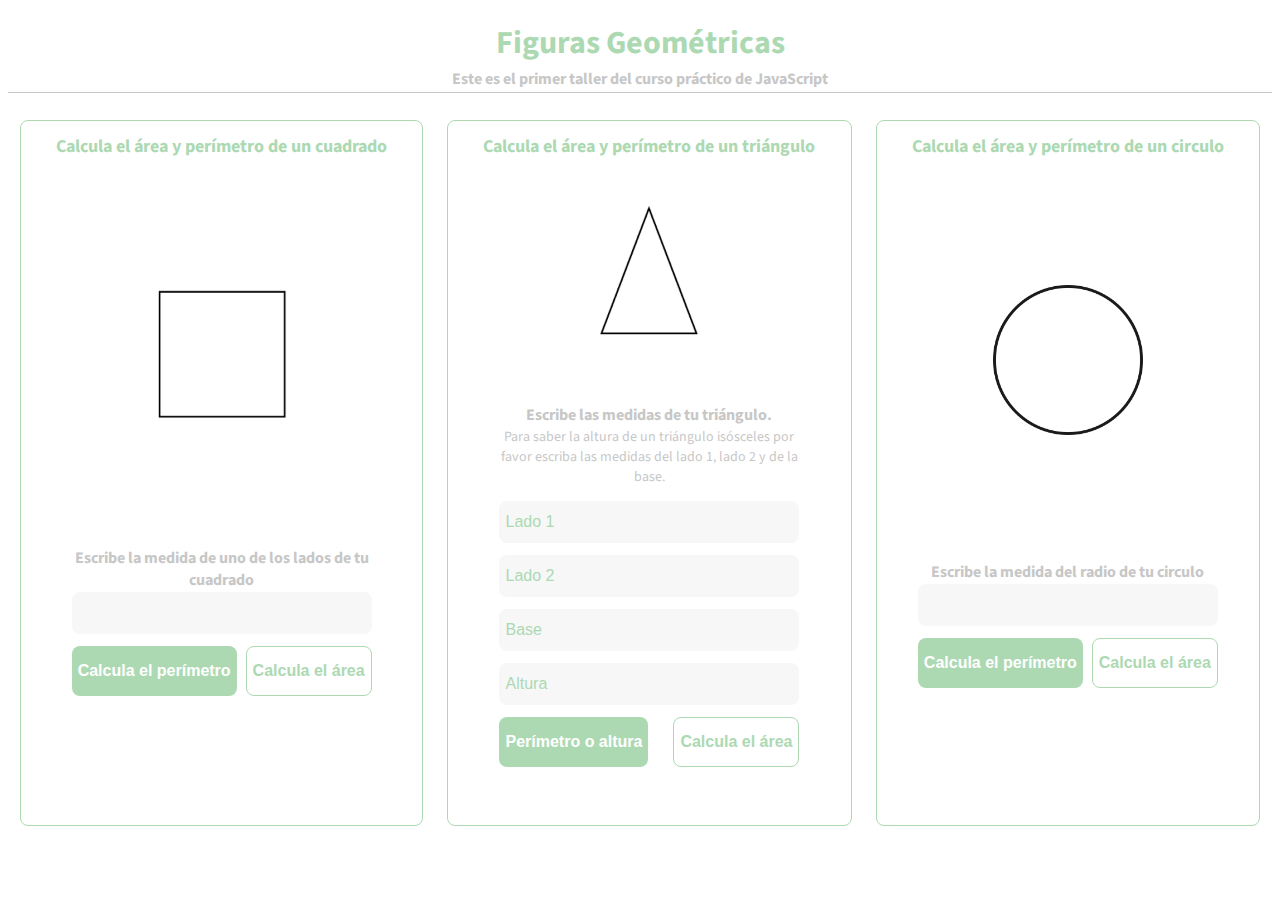
==== figuras.html @ 8c0c6f45 "Se crea aplicación para calcular el área y perímetro de un circulo, triángulo y cuadrado" ====
<!DOCTYPE html>
<html lang="en">
<head>
    <meta charset="UTF-8">
    <meta http-equiv="X-UA-Compatible" content="IE=edge">
    <meta name="viewport" content="width=device-width, initial-scale=1.0">
    <link rel="stylesheet" href="./style/figuras.css">
    <link rel="preconnect" href="https://fonts.googleapis.com">
    <link rel="preconnect" href="https://fonts.gstatic.com" crossorigin>
    <link href="https://fonts.googleapis.com/css2?family=Source+Sans+Pro:wght@200&display=swap" rel="stylesheet">
    <title>Figuras geométricas | Curso Práctico de JavaScript en Platzi</title>
</head>
<body>
    <header>
        <h1>
            Figuras Geométricas
        </h1>
        <p>Este es el primer taller del curso práctico de JavaScript</p>
    </header>

    <div class="main-container">
        <section>
            <div class="figura">
                <p class="title">
                    Calcula el área y perímetro de un cuadrado
                </p>
                <img src="./assets/img/cuadrado.png" alt="cuadrado">
                
                <div class="form-container">
                    <form action="" class="form">
                        <p class="label">
                            Escribe la medida de uno de los lados de tu cuadrado
                        </p>
                        <input id="InputCuadrado" type="number">
                        <section class="buttons">
                            <button class="primary" type="button" onclick="calcularPerimetroCuadrado()">
                                Calcula el perímetro
                            </button>
                            <button class="secondary" type="button" onclick="calcularAreaCuadrado()">
                                Calcula el área
                            </button>
                        </section>
                    </form>
                </div>
            </div>
        </section>
        <section>
            <div class="figura">
                <p class="title">
                    Calcula el área y perímetro de un triángulo
                </p>
                <img src="./assets/img/triangulo.png" alt="triangulo">
                
                <div class="form-container">
                    <form action="" class="form">
                        <p class="label">
                            Escribe las medidas de tu triángulo.
                        </p>
                        <p class="description">
                            Para saber la altura de un triángulo isósceles por favor escriba 
                            las medidas del lado 1, lado 2 y de la base.
                        </p>
                        <input type="number" placeholder="Lado 1" id="InputLado1">
                        <input type="number" placeholder="Lado 2" id="InputLado2">
                        <input type="number" placeholder="Base" id="InputBase">
                        <input type="number" placeholder="Altura" id="InputAltura">
                        <section class="buttons">
                            <button class="primary" type="button" onclick="calcularPerimetroTriangulo()">
                                Perímetro o altura
                            </button>
                            <button class="secondary" type="button" onclick="calcularAreaTriangulo()">
                                Calcula el área
                            </button>
                        </section>
                    </form>
                </div>
            </div>
        </section>
        <section>
            <div class="figura">
                <p class="title">
                    Calcula el área y perímetro de un circulo
                </p>
                <img src="./assets/img/circulo.png" alt="circulo">
                
                <div class="form-container">
                    <form action="" class="form">
                        <p class="label">
                            Escribe la medida del radio de tu circulo
                        </p>
                        <input id="InputRadio" type="number">
                        <section class="buttons">
                            <button class="primary" type="button" onclick="calcularPerimetroCirculo()">
                                Calcula el perímetro
                            </button>
                            <button class="secondary" type="button" onclick="calcularAreaCirculo()">
                                Calcula el área
                            </button>
                        </section>
                    </form>
                </div>
            </div>
        </section>
    </div>
    <script src="./figuras.js"></script>
</body>
</html>
---- style/figuras.css ----
:root {
    --black: #000000;
    --white: #FFFFFF;
    --green: #ACD9B2;
    --very-light-pink: #C7C7C7;
    --text-input-field: #F7F7F7;
    --sm: 14px;
    --md: 16px;
    --lg: 18px;
}

body {
    font-family: 'Source Sans Pro', sans-serif;
}

header {
    display: grid;
    height: 84px;
    margin-bottom: 15px;
    border-bottom: 1px solid var(--very-light-pink);
}

header h1 {
    justify-self: center;
    margin-bottom: 0;
    margin-top: 12px;
    color: var(--green);
}

header p {
    justify-self: center;
    margin-top: 1px;
    color: var(--very-light-pink);
    font-weight: bold;
    margin-bottom: 1px;
}

.main-container {
    display: grid;
    grid-template-columns: auto auto auto;
    width: 100%;
    height: 84vh;
}

.figura {
    height: 90%;
    border: 1px solid var(--green);
    border-radius: 8px;
    display: grid;
    justify-items: center;
    padding: 12px;
    margin: 12px;
}

.figura img {
    width: 150px;
    height: 150px;
}

.figura input {
    background-color: var(--text-input-field);
    border: none;
    border-radius: 8px;
    height: 30px;
    font-size: var(--md);
    padding: 6px;
    margin-bottom: 12px;
}

.figura input::placeholder {
    color: var(--green);
}

.form-container {
    height: 100%;
    display: grid;
    grid-template-rows: auto 1fr;
    width: 300px;
}

.form {
    display: flex;
    flex-direction: column;
}

.buttons {
    display: flex;
    justify-content: space-between;
    margin-bottom: 0;
}

.primary {
    background-color: var(--green);
    border-radius: 8px;
    border: none;
    color: var(--white);
    height: 50px;
    width: auto;
    cursor: pointer;
    font-size: var(--md);
    font-weight: bold;
}

.secondary {
    background-color: var(--white);
    border-radius: 8px;
    border: 1px solid var(--green);
    color: var(--green);
    height: 50px;
    width: auto;
    cursor: pointer;
    font-size: var(--md);
    font-weight: bold;
}

.title {
    margin: 1px;
    color: var(--green);
    font-weight: bold;
    font-size: var(--lg);
}

.label {
    text-align: center;
    color: var(--very-light-pink);
    font-weight: bold;
    font-size: var(--md);
    margin: 1px;
}

.description {
    text-align: center;
    color: var(--very-light-pink);
    font-size: var(--sm);
    margin-top: 0;
}
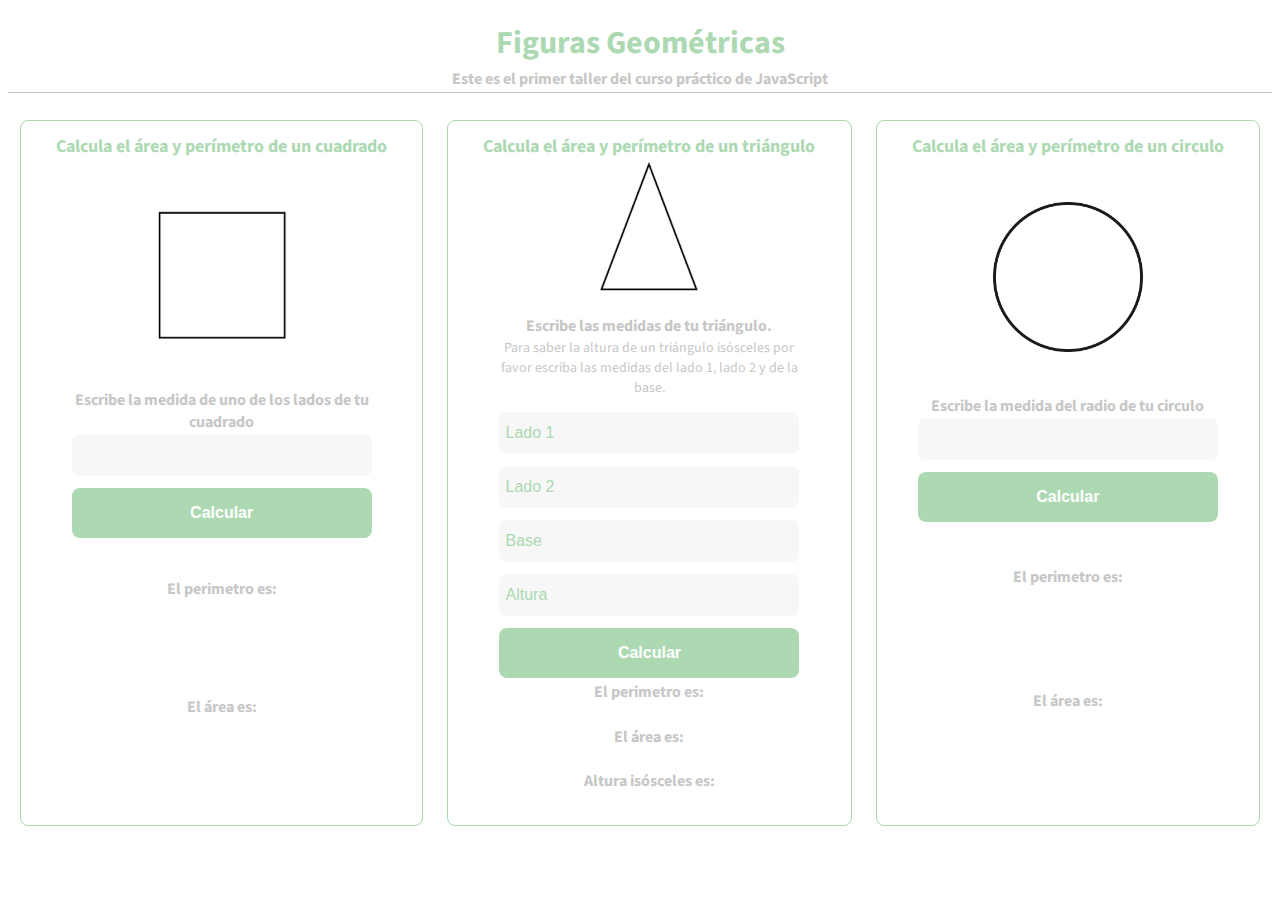
==== commit d6b8fa65: "Se agreguan campos de resultados en la vista de figuras y se crea aplicación para calcular descuento" ====
--- a/figuras.html
+++ b/figuras.html
@@ -32,15 +32,22 @@
                             Escribe la medida de uno de los lados de tu cuadrado
                         </p>
                         <input id="InputCuadrado" type="number">
-                        <section class="buttons">
-                            <button class="primary" type="button" onclick="calcularPerimetroCuadrado()">
-                                Calcula el perímetro
-                            </button>
-                            <button class="secondary" type="button" onclick="calcularAreaCuadrado()">
-                                Calcula el área
-                            </button>
-                        </section>
+                        <button class="primary" type="button" onclick="analisisCuadrado()">
+                            Calcular
+                        </button>
                     </form>
+                </div>
+                <p class="label">El perimetro es:</p>
+                <div class="resultado">
+                    <p id="perimetroCuadrado">
+
+                    </p>
+                </div>
+                <p class="label">El área es:</p>
+                <div class="resultado">
+                    <p id="areaCuadrado">
+
+                    </p>
                 </div>
             </div>
         </section>
@@ -64,15 +71,28 @@
                         <input type="number" placeholder="Lado 2" id="InputLado2">
                         <input type="number" placeholder="Base" id="InputBase">
                         <input type="number" placeholder="Altura" id="InputAltura">
-                        <section class="buttons">
-                            <button class="primary" type="button" onclick="calcularPerimetroTriangulo()">
-                                Perímetro o altura
-                            </button>
-                            <button class="secondary" type="button" onclick="calcularAreaTriangulo()">
-                                Calcula el área
-                            </button>
-                        </section>
+                        <button class="primary" type="button" onclick="analisisTriangulo()">
+                            Calcular
+                        </button>
                     </form>
+                </div>
+                <p class="label">El perimetro es:</p>
+                <div class="resultado">
+                    <p id="perimetroTriangulo">
+
+                    </p>
+                </div>
+                <p class="label">El área es:</p>
+                <div class="resultado">
+                    <p id="areaTriangulo">
+
+                    </p>
+                </div>
+                <p class="label">Altura isósceles es:</p>
+                <div class="resultado">
+                    <p id="alturaTriangulo">
+
+                    </p>
                 </div>
             </div>
         </section>
@@ -89,15 +109,22 @@
                             Escribe la medida del radio de tu circulo
                         </p>
                         <input id="InputRadio" type="number">
-                        <section class="buttons">
-                            <button class="primary" type="button" onclick="calcularPerimetroCirculo()">
-                                Calcula el perímetro
-                            </button>
-                            <button class="secondary" type="button" onclick="calcularAreaCirculo()">
-                                Calcula el área
-                            </button>
-                        </section>
+                        <button class="primary" type="button" onclick="analisisCirculo()">
+                            Calcular
+                        </button>
                     </form>
+                </div>
+                <p class="label">El perimetro es:</p>
+                <div class="resultado">
+                    <p id="perimetroCirculo">
+
+                    </p>
+                </div>
+                <p class="label">El área es:</p>
+                <div class="resultado">
+                    <p id="areaCirculo">
+
+                    </p>
                 </div>
             </div>
         </section>
